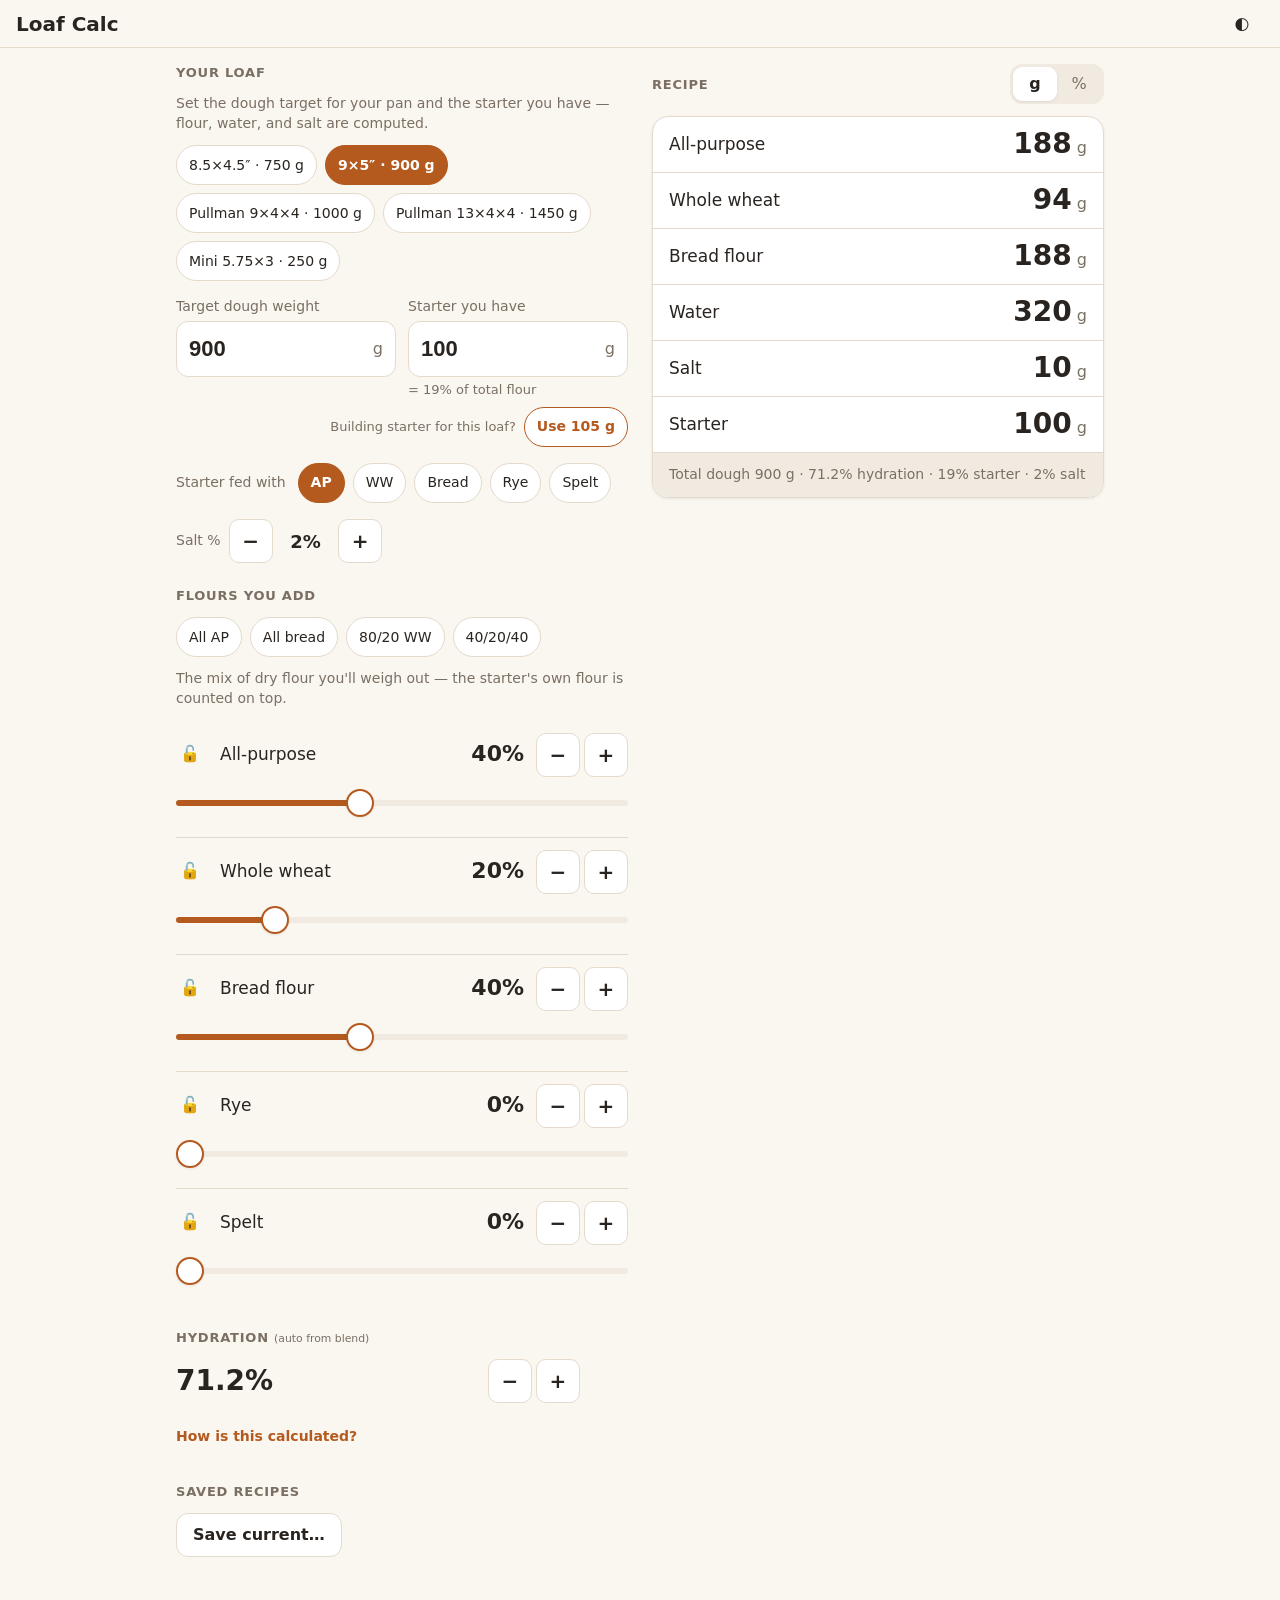
==== public/index.html @ 41035a38 "Move site to public/, add PWA support and 🍞 favicon - Site files now live in public/ and wrangler de" ====
<!DOCTYPE html>
<!-- Plain scripts on purpose: the app must work when opened via file:// -->
<html lang="en">
<head>
  <meta charset="utf-8">
  <meta name="viewport" content="width=device-width, initial-scale=1, viewport-fit=cover">
  <meta name="color-scheme" content="light dark">
  <meta name="theme-color" content="#FAF6F0" media="(prefers-color-scheme: light)">
  <meta name="theme-color" content="#171310" media="(prefers-color-scheme: dark)">
  <title>Loaf Calc</title>
  <link rel="stylesheet" href="style.css">
  <link rel="manifest" href="manifest.webmanifest">
  <link rel="icon" href="icons/favicon.svg" type="image/svg+xml">
  <link rel="apple-touch-icon" href="icons/apple-touch-icon.png">
</head>
<body>
  <header class="topbar">
    <h1>Loaf Calc</h1>
    <div class="topbar-actions">
      <button id="theme-toggle" class="icon-btn" title="Theme: auto" aria-label="Toggle theme">◐</button>
    </div>
  </header>

  <div id="sticky-bar" class="sticky-bar" hidden></div>

  <main>
    <section aria-labelledby="solve-label">
      <h2 id="solve-label" class="section-label">Your loaf</h2>
      <p class="section-hint">Set the dough target for your pan and the starter you have — flour, water, and salt are computed.</p>

      <div id="pan-chips" class="chip-row" aria-label="Pan presets"></div>

      <div class="field-grid">
        <label class="field" id="dough-field">
          <span class="field-label">Target dough weight</span>
          <span class="field-input">
            <input id="dough-input" type="text" inputmode="numeric" autocomplete="off">
            <span class="unit">g</span>
          </span>
        </label>
        <label class="field" id="starter-field">
          <span class="field-label">Starter you have</span>
          <span class="field-input">
            <input id="starter-input" type="text" inputmode="numeric" autocomplete="off">
            <span class="unit">g</span>
          </span>
          <span class="field-note" id="starter-note"></span>
        </label>
      </div>
      <div id="suggest-row" class="suggest-row" hidden>
        <span class="field-note">Building starter for this loaf?</span>
        <button id="starter-suggest" class="chip chip-accent" type="button"></button>
      </div>

      <div class="starter-flour-row">
        <span class="mini-label">Starter fed with</span>
        <div id="starter-flour-chips" class="chip-row chip-row-tight"></div>
      </div>

      <div class="mini-stepper">
        <span class="mini-label">Salt %</span>
        <div class="stepper-group">
          <button id="salt-minus" class="step-btn" type="button" aria-label="Less salt">−</button>
          <span id="salt-value" class="stepper-value"></span>
          <button id="salt-plus" class="step-btn" type="button" aria-label="More salt">+</button>
        </div>
      </div>
    </section>

    <section aria-labelledby="blend-label">
      <div class="section-head">
        <h2 id="blend-label" class="section-label">Flours you add</h2>
        <div id="blend-presets" class="chip-row chip-row-tight"></div>
      </div>
      <p class="section-hint">The mix of dry flour you'll weigh out — the starter's own flour is counted on top.</p>
      <div id="blend-rows"></div>
    </section>

    <section aria-labelledby="hyd-label">
      <div class="section-head">
        <h2 id="hyd-label" class="section-label">Hydration <small>(auto from blend)</small></h2>
      </div>
      <div class="hydration-row">
        <span id="hyd-value" class="big-value">72%</span>
        <div class="stepper-group">
          <button id="hyd-minus" class="step-btn" aria-label="Lower hydration">−</button>
          <button id="hyd-plus" class="step-btn" aria-label="Raise hydration">+</button>
          <button id="hyd-reset" class="step-btn ghost" title="Reset to blend default" aria-label="Reset hydration">↺</button>
        </div>
      </div>
      <details class="explainer">
        <summary>How is this calculated?</summary>
        <p>Hydration is total water ÷ total flour, counting what's inside your
        starter too — a 100%-hydration starter is half flour, half water.</p>
        <p>Each flour absorbs a different amount of water, so each gets its own
        target: all-purpose 67%, spelt 68%, bread flour 72%, whole wheat 80%,
        rye 85%. Whole wheat and rye run highest because their bran and germ
        soak up extra water; bread flour's higher protein takes a bit more than
        all-purpose, while spelt's weaker gluten wants only a touch more.</p>
        <p>The number above is the average of those targets, weighted by how
        much of each flour ends up in the dough — the flours you add plus the
        starter's own flour. Shift the blend toward whole wheat and it rises;
        toward all-purpose and it falls. The − / + buttons nudge it from
        there, and ↺ returns to the blend's default.</p>
      </details>
    </section>

    <section aria-labelledby="recipe-label">
      <div class="section-head">
        <h2 id="recipe-label" class="section-label">Recipe</h2>
        <div class="segmented">
          <button id="view-g" class="segment" type="button">g</button>
          <button id="view-pct" class="segment" type="button">%</button>
        </div>
      </div>
      <div class="card" id="recipe-card">
        <ul id="recipe-rows" class="recipe-rows"></ul>
        <div id="recipe-total" class="recipe-total"></div>
      </div>
      <div id="warnings" class="warnings"></div>
    </section>

    <section aria-labelledby="saved-label">
      <h2 id="saved-label" class="section-label">Saved recipes</h2>
      <button id="save-open" class="secondary-btn">Save current…</button>
      <form id="save-form" class="save-form" hidden>
        <input id="save-name" type="text" autocomplete="off" placeholder="Recipe name">
        <button type="submit" class="secondary-btn">Save</button>
        <button type="button" id="save-cancel" class="link-btn">Cancel</button>
      </form>
      <ul id="saved-list" class="saved-list"></ul>
      <p id="storage-note" class="field-note" hidden>Storage is unavailable in this browser — recipes can't be saved.</p>
    </section>

  </main>

  <div id="toast" class="toast" hidden></div>

  <script defer src="js/recipe.js"></script>
  <script defer src="js/ui.js"></script>
</body>
</html>
---- public/style.css ----
/* Loaf Calc — mobile-first, warm-neutral, light/dark via tokens. */

:root {
  --s1: 4px; --s2: 8px; --s3: 12px; --s4: 16px; --s5: 24px; --s6: 32px; --s7: 48px;

  --bg: #FAF6F0;
  --surface: #FFFFFF;
  --surface-2: #F1EAE1;
  --text: #2A2420;
  --text-muted: #7A6F63;
  --border: #E4DACC;
  --accent: #B45A1E;
  --accent-contrast: #FFFFFF;
  --success: #3E7D4E;
  --card-shadow: 0 1px 3px rgb(0 0 0 / .08);
}

@media (prefers-color-scheme: dark) {
  :root:not([data-theme="light"]) {
    --bg: #171310;
    --surface: #221D18;
    --surface-2: #2E2822;
    --text: #EDE6DD;
    --text-muted: #9C9084;
    --border: #3A332C;
    --accent: #E8964A;
    --accent-contrast: #20160C;
    --success: #7CBF8C;
    --card-shadow: none;
  }
}
:root[data-theme="dark"] {
  --bg: #171310;
  --surface: #221D18;
  --surface-2: #2E2822;
  --text: #EDE6DD;
  --text-muted: #9C9084;
  --border: #3A332C;
  --accent: #E8964A;
  --accent-contrast: #20160C;
  --success: #7CBF8C;
  --card-shadow: none;
}

* { box-sizing: border-box; margin: 0; padding: 0; }

/* Author display rules (e.g. .save-form { display: flex }) would otherwise
   defeat the UA's [hidden] { display: none } and break every hidden toggle. */
[hidden] { display: none !important; }

html { -webkit-text-size-adjust: 100%; }

body {
  font-family: system-ui, -apple-system, "Segoe UI", Roboto, sans-serif;
  background: var(--bg);
  color: var(--text);
  line-height: 1.4;
  min-height: 100dvh;
}

button { font: inherit; color: inherit; background: none; border: none; cursor: pointer; }
button:focus-visible, input:focus-visible {
  outline: 2px solid var(--accent);
  outline-offset: 2px;
}

/* ---------- Header ---------- */
.topbar {
  position: sticky; top: 0; z-index: 20;
  display: flex; align-items: center; justify-content: space-between;
  height: 48px; padding: 0 var(--s4);
  background: var(--bg);
  border-bottom: 1px solid var(--border);
}
.topbar h1 { font-size: 1.25rem; font-weight: 700; }
.topbar-actions { display: flex; gap: var(--s2); }
.icon-btn {
  min-width: 44px; min-height: 44px;
  border-radius: 10px; font-size: 1.0625rem; font-weight: 600;
}
.icon-btn:active { background: var(--surface-2); }

/* ---------- Sticky summary bar ---------- */
.sticky-bar {
  /* fixed, not sticky-in-flow: toggling it must not shift the layout the
     IntersectionObserver is watching, or it feedback-loops */
  position: fixed; top: 48px; left: 0; right: 0; z-index: 19;
  padding: var(--s2) var(--s4);
  background: var(--surface);
  border-bottom: 1px solid var(--border);
  font-size: 0.875rem; font-weight: 600;
  font-variant-numeric: tabular-nums;
  cursor: pointer;
  white-space: nowrap; overflow-x: auto;
  scrollbar-width: none;
}
.sticky-bar::-webkit-scrollbar { display: none; }

/* ---------- Layout ---------- */
main {
  max-width: 960px; margin: 0 auto;
  padding: var(--s4) var(--s4) var(--s7);
  display: grid; gap: var(--s5);
}
@media (min-width: 820px) {
  main {
    grid-template-columns: 1fr 1fr;
    align-items: start;
  }
  main > section:nth-of-type(4) { grid-column: 2; grid-row: 1 / span 3; position: sticky; top: 64px; }
  main > section:nth-of-type(1) { grid-column: 1; }
  main > section:nth-of-type(2) { grid-column: 1; }
  main > section:nth-of-type(3) { grid-column: 1; }
  main > section:nth-of-type(5) { grid-column: 1 / -1; }
}

.section-label {
  font-size: 0.8125rem; font-weight: 700;
  text-transform: uppercase; letter-spacing: 0.06em;
  color: var(--text-muted);
  margin-bottom: var(--s3);
}
.section-label small { font-weight: 500; text-transform: none; letter-spacing: 0; }
.section-head {
  display: flex; align-items: baseline; justify-content: space-between;
  gap: var(--s3); margin-bottom: var(--s3); flex-wrap: wrap;
}
.section-head .section-label { margin-bottom: 0; }

/* ---------- Segmented control (g/% toggle) ---------- */
.segmented {
  display: flex;
  background: var(--surface-2);
  border-radius: 12px; padding: 3px;
}
.segment {
  flex: 1; min-height: 34px; min-width: 44px; padding: 0 var(--s3);
  border-radius: 9px; font-size: 1rem; font-weight: 500;
  color: var(--text-muted);
}
.segment[aria-pressed="true"] {
  background: var(--surface);
  color: var(--text); font-weight: 600;
  box-shadow: var(--card-shadow);
}

/* ---------- Chips ---------- */
.chip-row { display: flex; flex-wrap: wrap; gap: var(--s2); margin-bottom: var(--s4); }
.chip-row-tight { margin-bottom: 0; }
.chip {
  min-height: 40px; padding: 0 var(--s3);
  border: 1px solid var(--border); border-radius: 20px;
  background: var(--surface);
  font-size: 0.875rem; font-weight: 500;
}
.chip[aria-pressed="true"] {
  background: var(--accent); color: var(--accent-contrast);
  border-color: var(--accent); font-weight: 600;
}

/* ---------- Fields ---------- */
.field-grid { display: grid; grid-template-columns: 1fr 1fr; gap: var(--s3); }
.field { display: block; }
.field-label { display: block; font-size: 0.875rem; color: var(--text-muted); margin-bottom: var(--s1); }
.field-input {
  display: flex; align-items: center;
  background: var(--surface);
  border: 1px solid var(--border); border-radius: 12px;
  padding: 0 var(--s3); height: 56px;
}
.field-input input {
  flex: 1; width: 100%; min-width: 0;
  border: none; background: none; color: inherit;
  font-size: 1.375rem; font-weight: 700;
  font-variant-numeric: tabular-nums;
}
.field-input input:focus { outline: none; }
.field-input .unit { color: var(--text-muted); font-size: 1rem; }
.field-note { display: block; font-size: 0.8125rem; color: var(--text-muted); margin-top: var(--s1); min-height: 1.2em; }

/* ---------- Mini steppers ---------- */
.section-hint {
  font-size: 0.875rem; color: var(--text-muted);
  margin-bottom: var(--s3);
}

.starter-flour-row {
  display: flex; align-items: center; gap: var(--s3);
  margin-top: var(--s4); flex-wrap: wrap;
}

.mini-stepper { display: flex; align-items: center; gap: var(--s2); margin-top: var(--s4); }
.mini-label { font-size: 0.875rem; color: var(--text-muted); }
.stepper-group { display: flex; align-items: center; gap: var(--s1); }
.step-btn {
  min-width: 44px; min-height: 44px;
  border: 1px solid var(--border); border-radius: 10px;
  background: var(--surface);
  font-size: 1.25rem; font-weight: 600;
}
.step-btn:active { background: var(--surface-2); }
.step-btn.ghost { border-style: dashed; color: var(--text-muted); }
.stepper-value {
  min-width: 3.2em; text-align: center;
  font-size: 1.125rem; font-weight: 700;
  font-variant-numeric: tabular-nums;
}

/* ---------- Blend rows ---------- */
.blend-row {
  display: grid;
  grid-template-columns: auto 1fr auto;
  grid-template-areas: "name pct steppers" "slider slider slider";
  align-items: center; gap: var(--s1) var(--s3);
  padding: var(--s3) 0;
  border-bottom: 1px solid var(--border);
}
.blend-row:last-child { border-bottom: none; }
.blend-name { grid-area: name; display: flex; align-items: center; gap: var(--s2); font-size: 1.0625rem; }
.lock-btn {
  min-width: 44px; min-height: 44px; margin-left: calc(-1 * var(--s2));
  font-size: 1rem; color: var(--text-muted); border-radius: 10px;
}
/* color emoji ignore CSS color, so the locked state needs its own chrome */
.lock-btn[aria-pressed="true"] {
  background: var(--surface-2);
  box-shadow: inset 0 0 0 2px var(--accent);
}
.blend-pct {
  grid-area: pct; text-align: right;
  font-size: 1.375rem; font-weight: 700;
  font-variant-numeric: tabular-nums;
}
.blend-steppers { grid-area: steppers; display: flex; gap: var(--s1); }
.blend-slider { grid-area: slider; width: 100%; }

input[type="range"] {
  -webkit-appearance: none; appearance: none;
  width: 100%; height: 44px; background: none;
}
input[type="range"]::-webkit-slider-runnable-track {
  height: 6px; border-radius: 3px;
  background: linear-gradient(to right, var(--accent) var(--fill, 0%), var(--surface-2) var(--fill, 0%));
}
input[type="range"]::-webkit-slider-thumb {
  -webkit-appearance: none;
  width: 28px; height: 28px; margin-top: -11px;
  border-radius: 50%; background: var(--surface);
  border: 2px solid var(--accent);
  box-shadow: var(--card-shadow);
}
input[type="range"]::-moz-range-track {
  height: 6px; border-radius: 3px; background: var(--surface-2);
}
input[type="range"]::-moz-range-progress { height: 6px; border-radius: 3px; background: var(--accent); }
input[type="range"]::-moz-range-thumb {
  width: 26px; height: 26px; border-radius: 50%;
  background: var(--surface); border: 2px solid var(--accent);
}

/* ---------- Hydration ---------- */
.hydration-row { display: flex; align-items: center; justify-content: space-between; }
.big-value {
  font-size: 1.75rem; font-weight: 700;
  font-variant-numeric: tabular-nums;
}
.big-value.adjusted { color: var(--accent); }

/* ---------- Recipe card ---------- */
.card {
  background: var(--surface);
  border: 1px solid var(--border); border-radius: 16px;
  box-shadow: var(--card-shadow);
  overflow: hidden;
}
.recipe-rows { list-style: none; }
.recipe-row {
  display: flex; align-items: center; gap: var(--s3);
  min-height: 56px; padding: 0 var(--s4);
  border-bottom: 1px solid var(--border);
}
.recipe-row .ing-name { flex: 1; font-size: 1.0625rem; }
.recipe-row .ing-amount {
  font-size: 1.75rem; font-weight: 700;
  font-variant-numeric: tabular-nums;
  line-height: 1.1;
}
.recipe-row .ing-amount .unit { font-size: 1rem; font-weight: 500; color: var(--text-muted); }
.recipe-total {
  padding: var(--s3) var(--s4);
  font-size: 0.875rem; color: var(--text-muted);
  background: var(--surface-2);
}
.warnings { margin-top: var(--s2); }
.warnings p { font-size: 0.875rem; color: var(--accent); padding: var(--s1) 0; }

.link-btn {
  color: var(--accent); font-size: 0.875rem; font-weight: 600;
  min-height: 44px; padding: 0 var(--s2);
}
.suggest-row {
  display: flex; align-items: center; justify-content: flex-end;
  gap: var(--s2); margin-top: var(--s2); flex-wrap: wrap;
}
.suggest-row .field-note { margin-top: 0; }
.chip-accent {
  border-color: var(--accent); color: var(--accent); font-weight: 600;
}

/* ---------- Saved recipes ---------- */
.secondary-btn {
  min-height: 44px; padding: 0 var(--s4);
  border: 1px solid var(--border); border-radius: 12px;
  background: var(--surface); font-weight: 600;
}
.save-form { display: flex; gap: var(--s2); align-items: center; flex-wrap: wrap; }
.save-form input {
  flex: 1; min-width: 160px; height: 44px;
  padding: 0 var(--s3);
  border: 1px solid var(--border); border-radius: 12px;
  background: var(--surface); color: inherit;
  font-size: 1rem;
}
.saved-list { list-style: none; margin-top: var(--s3); }
.saved-row {
  display: flex; align-items: center; gap: var(--s2);
  min-height: 60px; padding: var(--s2) 0;
  border-bottom: 1px solid var(--border);
}
.saved-main { flex: 1; text-align: left; min-height: 44px; padding: var(--s1) 0; }
.saved-name { font-size: 1.0625rem; font-weight: 600; display: block; }
.saved-sub { font-size: 0.875rem; color: var(--text-muted); }
.saved-del { min-width: 44px; min-height: 44px; color: var(--text-muted); font-size: 1.125rem; border-radius: 10px; }
.saved-confirm { display: flex; align-items: center; gap: var(--s2); flex: 1; justify-content: flex-end; font-size: 0.875rem; }
.danger-btn {
  min-height: 40px; padding: 0 var(--s3);
  border-radius: 10px; background: #B3403A; color: #fff; font-weight: 600;
}

/* ---------- Explainer ---------- */
.explainer { margin-top: var(--s3); }
.explainer summary {
  font-size: 0.875rem; font-weight: 600; color: var(--accent);
  cursor: pointer; min-height: 44px; display: flex; align-items: center;
  -webkit-user-select: none; user-select: none;
}
.explainer p {
  font-size: 0.875rem; color: var(--text-muted);
  margin-bottom: var(--s3); max-width: 60ch;
}

/* ---------- Toast ---------- */
.toast {
  position: fixed; left: 50%; bottom: calc(var(--s5) + env(safe-area-inset-bottom));
  transform: translateX(-50%);
  background: var(--text); color: var(--bg);
  padding: var(--s3) var(--s4); border-radius: 12px;
  font-size: 0.9375rem; font-weight: 500;
  z-index: 30; max-width: calc(100vw - 32px);
  animation: toast-in 0.2s ease-out;
}
@keyframes toast-in { from { opacity: 0; transform: translate(-50%, 8px); } }

@media (prefers-reduced-motion: reduce) {
  *, *::before, *::after { animation: none !important; transition: none !important; }
}
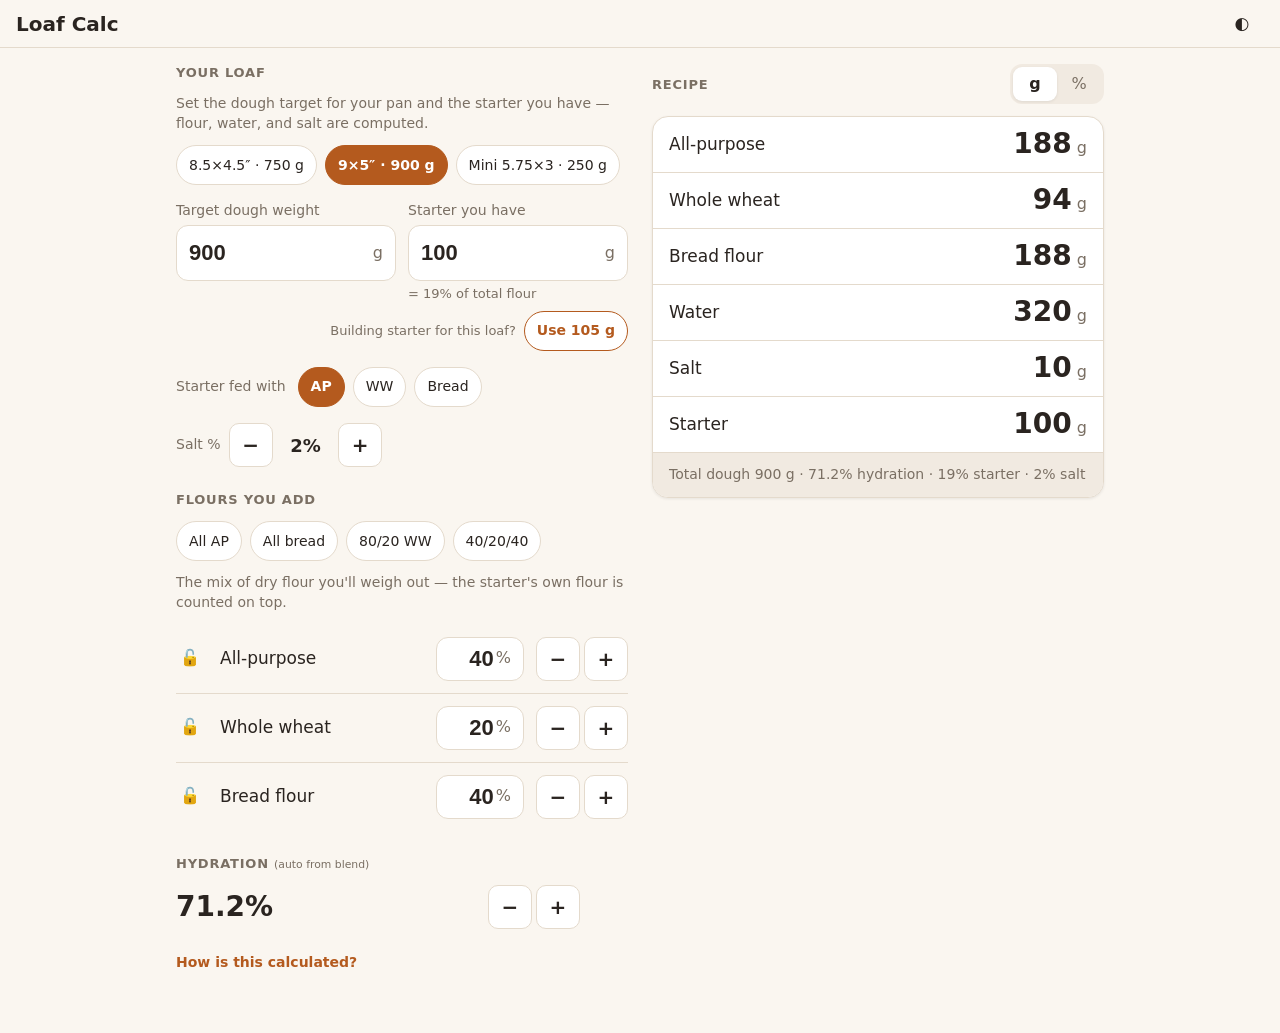
==== commit 2996638c: "Simplify: typed blend %, drop saved recipes, rye/spelt, big pans Replace the blend sliders with per-" ====
--- a/public/index.html
+++ b/public/index.html
@@ -93,10 +93,9 @@
         <p>Hydration is total water ÷ total flour, counting what's inside your
         starter too — a 100%-hydration starter is half flour, half water.</p>
         <p>Each flour absorbs a different amount of water, so each gets its own
-        target: all-purpose 67%, spelt 68%, bread flour 72%, whole wheat 80%,
-        rye 85%. Whole wheat and rye run highest because their bran and germ
-        soak up extra water; bread flour's higher protein takes a bit more than
-        all-purpose, while spelt's weaker gluten wants only a touch more.</p>
+        target: all-purpose 67%, bread flour 72%, whole wheat 80%. Whole wheat
+        runs highest because its bran and germ soak up extra water; bread
+        flour's higher protein takes a bit more than all-purpose.</p>
         <p>The number above is the average of those targets, weighted by how
         much of each flour ends up in the dough — the flours you add plus the
         starter's own flour. Shift the blend toward whole wheat and it rises;
@@ -120,21 +119,7 @@
       <div id="warnings" class="warnings"></div>
     </section>
 
-    <section aria-labelledby="saved-label">
-      <h2 id="saved-label" class="section-label">Saved recipes</h2>
-      <button id="save-open" class="secondary-btn">Save current…</button>
-      <form id="save-form" class="save-form" hidden>
-        <input id="save-name" type="text" autocomplete="off" placeholder="Recipe name">
-        <button type="submit" class="secondary-btn">Save</button>
-        <button type="button" id="save-cancel" class="link-btn">Cancel</button>
-      </form>
-      <ul id="saved-list" class="saved-list"></ul>
-      <p id="storage-note" class="field-note" hidden>Storage is unavailable in this browser — recipes can't be saved.</p>
-    </section>
-
   </main>
-
-  <div id="toast" class="toast" hidden></div>
 
   <script defer src="js/recipe.js"></script>
   <script defer src="js/ui.js"></script>
--- a/public/style.css
+++ b/public/style.css
@@ -44,7 +44,7 @@
 
 * { box-sizing: border-box; margin: 0; padding: 0; }
 
-/* Author display rules (e.g. .save-form { display: flex }) would otherwise
+/* Author display rules (e.g. .suggest-row { display: flex }) would otherwise
    defeat the UA's [hidden] { display: none } and break every hidden toggle. */
 [hidden] { display: none !important; }
 
@@ -111,7 +111,6 @@
   main > section:nth-of-type(1) { grid-column: 1; }
   main > section:nth-of-type(2) { grid-column: 1; }
   main > section:nth-of-type(3) { grid-column: 1; }
-  main > section:nth-of-type(5) { grid-column: 1 / -1; }
 }
 
 .section-label {
@@ -209,9 +208,9 @@
 /* ---------- Blend rows ---------- */
 .blend-row {
   display: grid;
-  grid-template-columns: auto 1fr auto;
-  grid-template-areas: "name pct steppers" "slider slider slider";
-  align-items: center; gap: var(--s1) var(--s3);
+  grid-template-columns: 1fr auto auto;
+  grid-template-areas: "name pct steppers";
+  align-items: center; gap: var(--s3);
   padding: var(--s3) 0;
   border-bottom: 1px solid var(--border);
 }
@@ -226,37 +225,9 @@
   background: var(--surface-2);
   box-shadow: inset 0 0 0 2px var(--accent);
 }
-.blend-pct {
-  grid-area: pct; text-align: right;
-  font-size: 1.375rem; font-weight: 700;
-  font-variant-numeric: tabular-nums;
-}
+.blend-input { grid-area: pct; width: 5.5em; height: 44px; }
+.blend-input input { text-align: right; padding-right: 2px; }
 .blend-steppers { grid-area: steppers; display: flex; gap: var(--s1); }
-.blend-slider { grid-area: slider; width: 100%; }
-
-input[type="range"] {
-  -webkit-appearance: none; appearance: none;
-  width: 100%; height: 44px; background: none;
-}
-input[type="range"]::-webkit-slider-runnable-track {
-  height: 6px; border-radius: 3px;
-  background: linear-gradient(to right, var(--accent) var(--fill, 0%), var(--surface-2) var(--fill, 0%));
-}
-input[type="range"]::-webkit-slider-thumb {
-  -webkit-appearance: none;
-  width: 28px; height: 28px; margin-top: -11px;
-  border-radius: 50%; background: var(--surface);
-  border: 2px solid var(--accent);
-  box-shadow: var(--card-shadow);
-}
-input[type="range"]::-moz-range-track {
-  height: 6px; border-radius: 3px; background: var(--surface-2);
-}
-input[type="range"]::-moz-range-progress { height: 6px; border-radius: 3px; background: var(--accent); }
-input[type="range"]::-moz-range-thumb {
-  width: 26px; height: 26px; border-radius: 50%;
-  background: var(--surface); border: 2px solid var(--accent);
-}
 
 /* ---------- Hydration ---------- */
 .hydration-row { display: flex; align-items: center; justify-content: space-between; }
@@ -294,10 +265,6 @@
 .warnings { margin-top: var(--s2); }
 .warnings p { font-size: 0.875rem; color: var(--accent); padding: var(--s1) 0; }
 
-.link-btn {
-  color: var(--accent); font-size: 0.875rem; font-weight: 600;
-  min-height: 44px; padding: 0 var(--s2);
-}
 .suggest-row {
   display: flex; align-items: center; justify-content: flex-end;
   gap: var(--s2); margin-top: var(--s2); flex-wrap: wrap;
@@ -305,36 +272,6 @@
 .suggest-row .field-note { margin-top: 0; }
 .chip-accent {
   border-color: var(--accent); color: var(--accent); font-weight: 600;
-}
-
-/* ---------- Saved recipes ---------- */
-.secondary-btn {
-  min-height: 44px; padding: 0 var(--s4);
-  border: 1px solid var(--border); border-radius: 12px;
-  background: var(--surface); font-weight: 600;
-}
-.save-form { display: flex; gap: var(--s2); align-items: center; flex-wrap: wrap; }
-.save-form input {
-  flex: 1; min-width: 160px; height: 44px;
-  padding: 0 var(--s3);
-  border: 1px solid var(--border); border-radius: 12px;
-  background: var(--surface); color: inherit;
-  font-size: 1rem;
-}
-.saved-list { list-style: none; margin-top: var(--s3); }
-.saved-row {
-  display: flex; align-items: center; gap: var(--s2);
-  min-height: 60px; padding: var(--s2) 0;
-  border-bottom: 1px solid var(--border);
-}
-.saved-main { flex: 1; text-align: left; min-height: 44px; padding: var(--s1) 0; }
-.saved-name { font-size: 1.0625rem; font-weight: 600; display: block; }
-.saved-sub { font-size: 0.875rem; color: var(--text-muted); }
-.saved-del { min-width: 44px; min-height: 44px; color: var(--text-muted); font-size: 1.125rem; border-radius: 10px; }
-.saved-confirm { display: flex; align-items: center; gap: var(--s2); flex: 1; justify-content: flex-end; font-size: 0.875rem; }
-.danger-btn {
-  min-height: 40px; padding: 0 var(--s3);
-  border-radius: 10px; background: #B3403A; color: #fff; font-weight: 600;
 }
 
 /* ---------- Explainer ---------- */
@@ -349,18 +286,6 @@
   margin-bottom: var(--s3); max-width: 60ch;
 }
 
-/* ---------- Toast ---------- */
-.toast {
-  position: fixed; left: 50%; bottom: calc(var(--s5) + env(safe-area-inset-bottom));
-  transform: translateX(-50%);
-  background: var(--text); color: var(--bg);
-  padding: var(--s3) var(--s4); border-radius: 12px;
-  font-size: 0.9375rem; font-weight: 500;
-  z-index: 30; max-width: calc(100vw - 32px);
-  animation: toast-in 0.2s ease-out;
-}
-@keyframes toast-in { from { opacity: 0; transform: translate(-50%, 8px); } }
-
 @media (prefers-reduced-motion: reduce) {
   *, *::before, *::after { animation: none !important; transition: none !important; }
 }
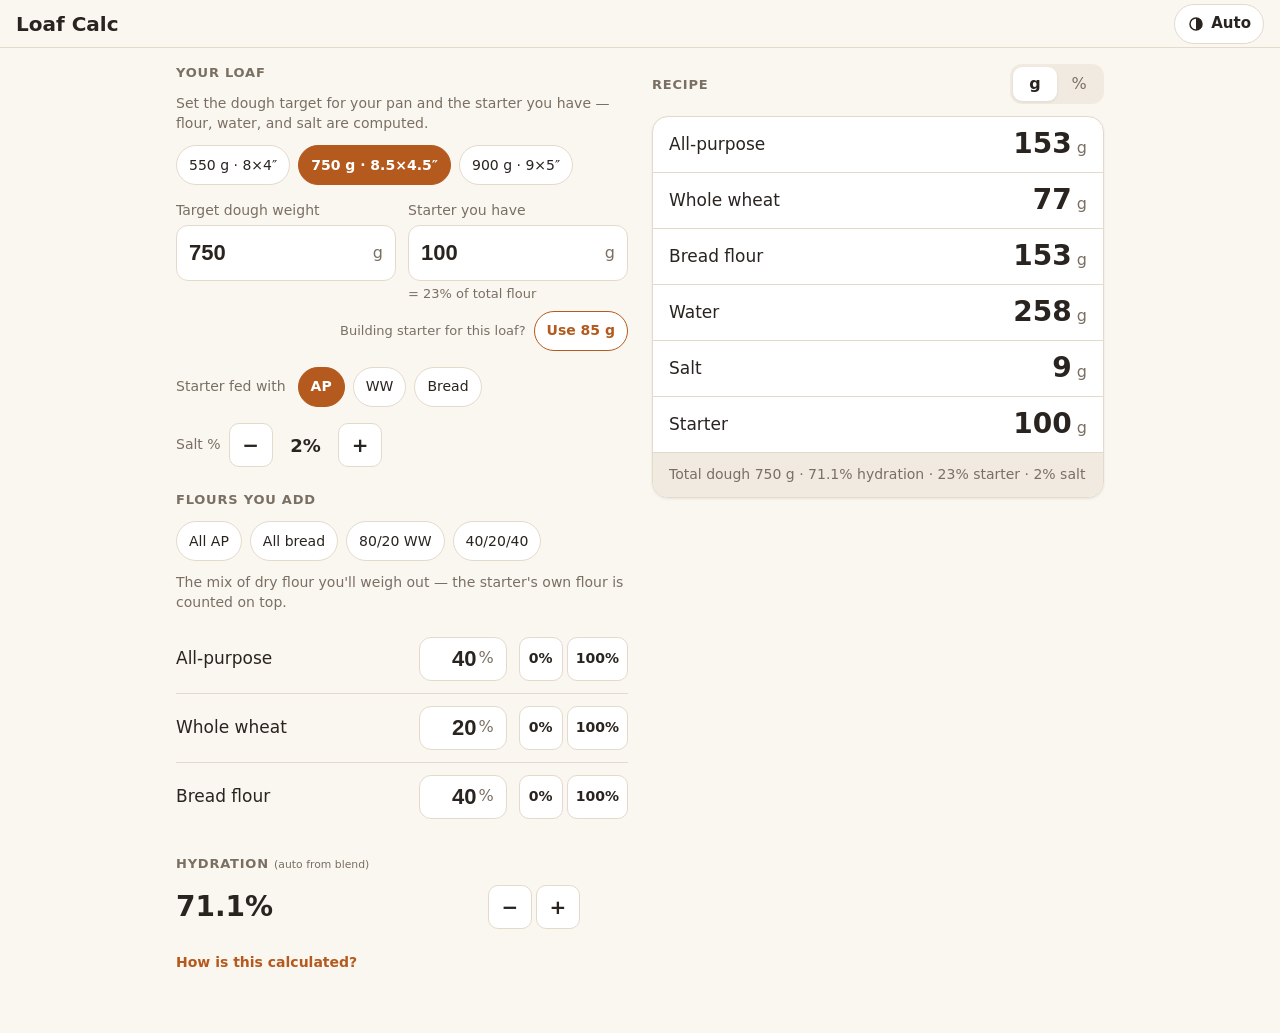
==== commit e99cfae6: "Make the theme toggle a labeled pill with SVG icons The bare ◐ glyph was easy to miss and rendered c" ====
--- a/public/index.html
+++ b/public/index.html
@@ -17,7 +17,7 @@
   <header class="topbar">
     <h1>Loaf Calc</h1>
     <div class="topbar-actions">
-      <button id="theme-toggle" class="icon-btn" title="Theme: auto" aria-label="Toggle theme">◐</button>
+      <button id="theme-toggle" class="theme-btn" type="button" aria-label="Theme">Auto</button>
     </div>
   </header>
 
--- a/public/style.css
+++ b/public/style.css
@@ -74,11 +74,15 @@
 }
 .topbar h1 { font-size: 1.25rem; font-weight: 700; }
 .topbar-actions { display: flex; gap: var(--s2); }
-.icon-btn {
-  min-width: 44px; min-height: 44px;
-  border-radius: 10px; font-size: 1.0625rem; font-weight: 600;
-}
-.icon-btn:active { background: var(--surface-2); }
+.theme-btn {
+  min-height: 40px; padding: 0 var(--s3);
+  border: 1px solid var(--border); border-radius: 999px;
+  background: var(--surface);
+  font-size: 0.9375rem; font-weight: 600;
+  display: inline-flex; align-items: center; gap: 6px;
+}
+.theme-btn svg { width: 18px; height: 18px; }
+.theme-btn:active { background: var(--surface-2); }
 
 /* ---------- Sticky summary bar ---------- */
 .sticky-bar {
@@ -215,19 +219,12 @@
   border-bottom: 1px solid var(--border);
 }
 .blend-row:last-child { border-bottom: none; }
-.blend-name { grid-area: name; display: flex; align-items: center; gap: var(--s2); font-size: 1.0625rem; }
-.lock-btn {
-  min-width: 44px; min-height: 44px; margin-left: calc(-1 * var(--s2));
-  font-size: 1rem; color: var(--text-muted); border-radius: 10px;
-}
-/* color emoji ignore CSS color, so the locked state needs its own chrome */
-.lock-btn[aria-pressed="true"] {
-  background: var(--surface-2);
-  box-shadow: inset 0 0 0 2px var(--accent);
-}
+.blend-name { grid-area: name; font-size: 1.0625rem; }
 .blend-input { grid-area: pct; width: 5.5em; height: 44px; }
 .blend-input input { text-align: right; padding-right: 2px; }
-.blend-steppers { grid-area: steppers; display: flex; gap: var(--s1); }
+.blend-quick { grid-area: steppers; display: flex; gap: var(--s1); }
+.quick-btn { font-size: 0.875rem; padding: 0 var(--s2); }
+.quick-btn:disabled { opacity: 0.4; }
 
 /* ---------- Hydration ---------- */
 .hydration-row { display: flex; align-items: center; justify-content: space-between; }
